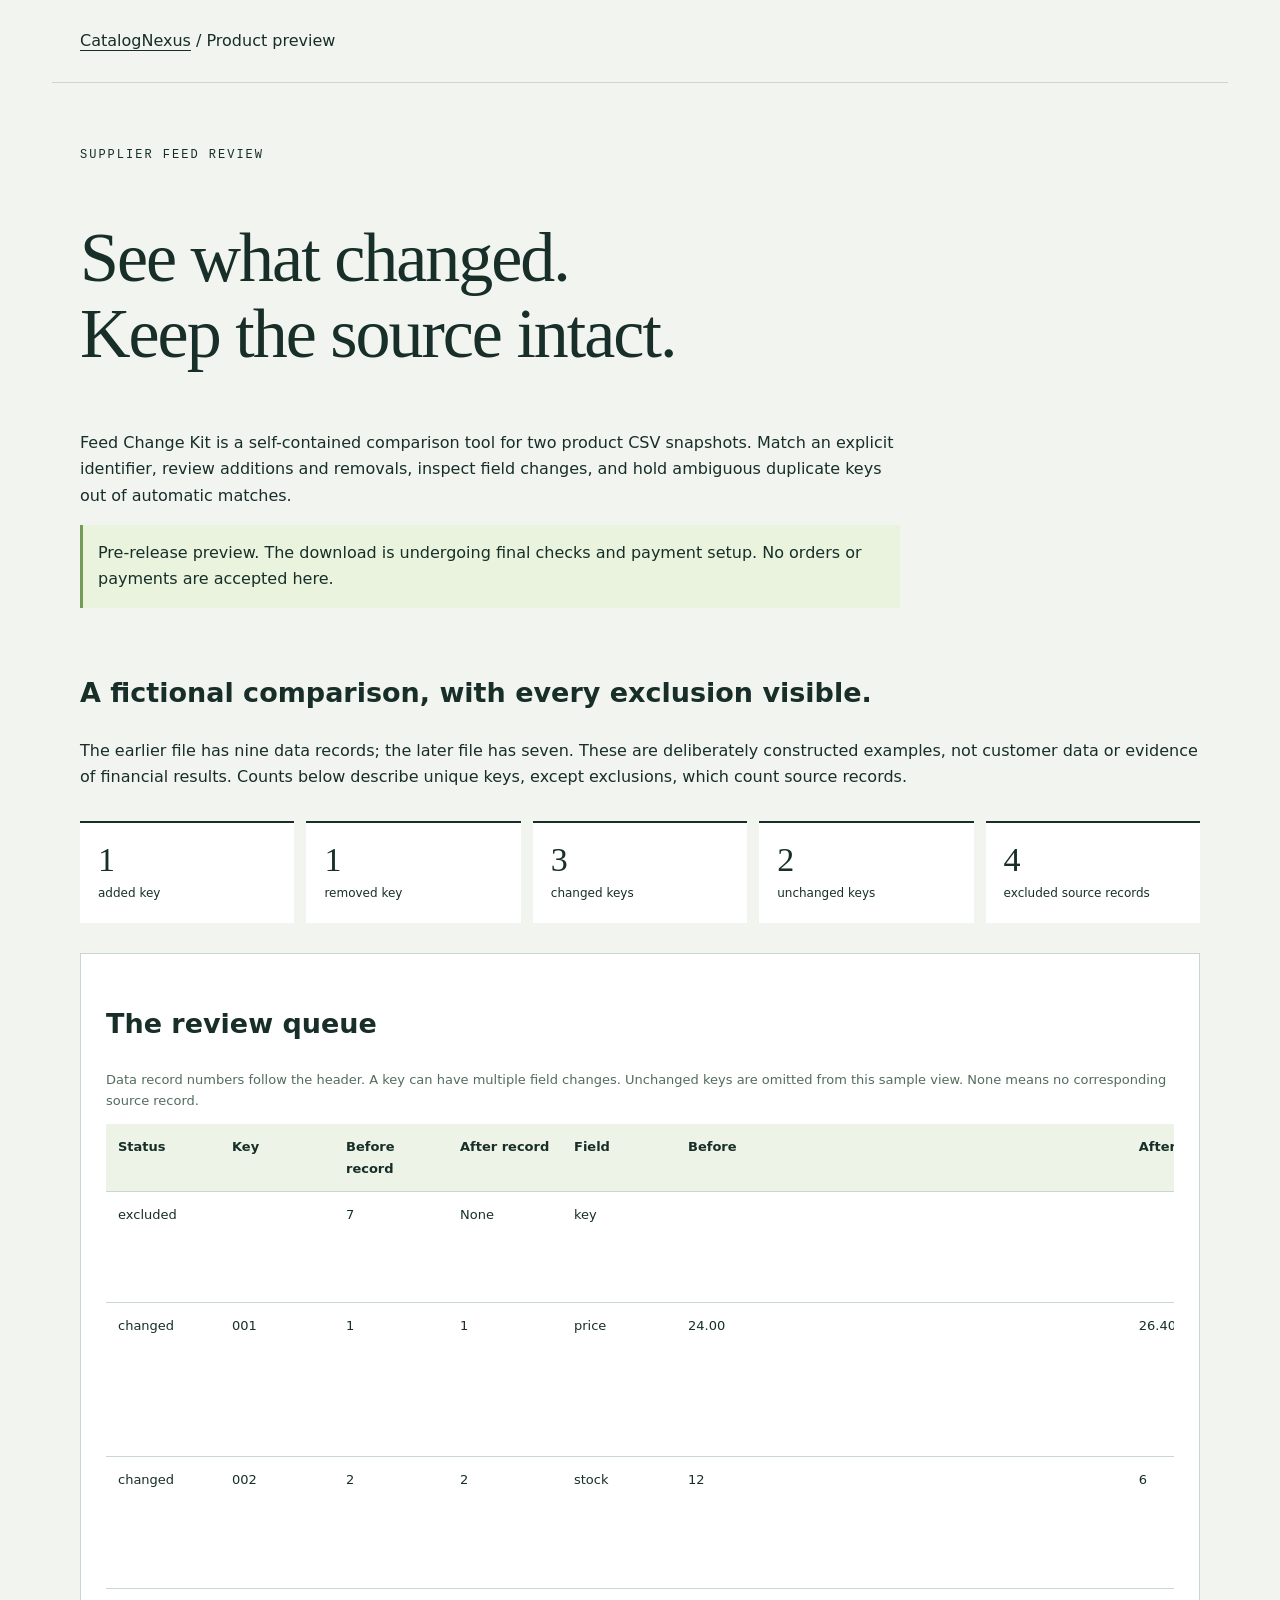
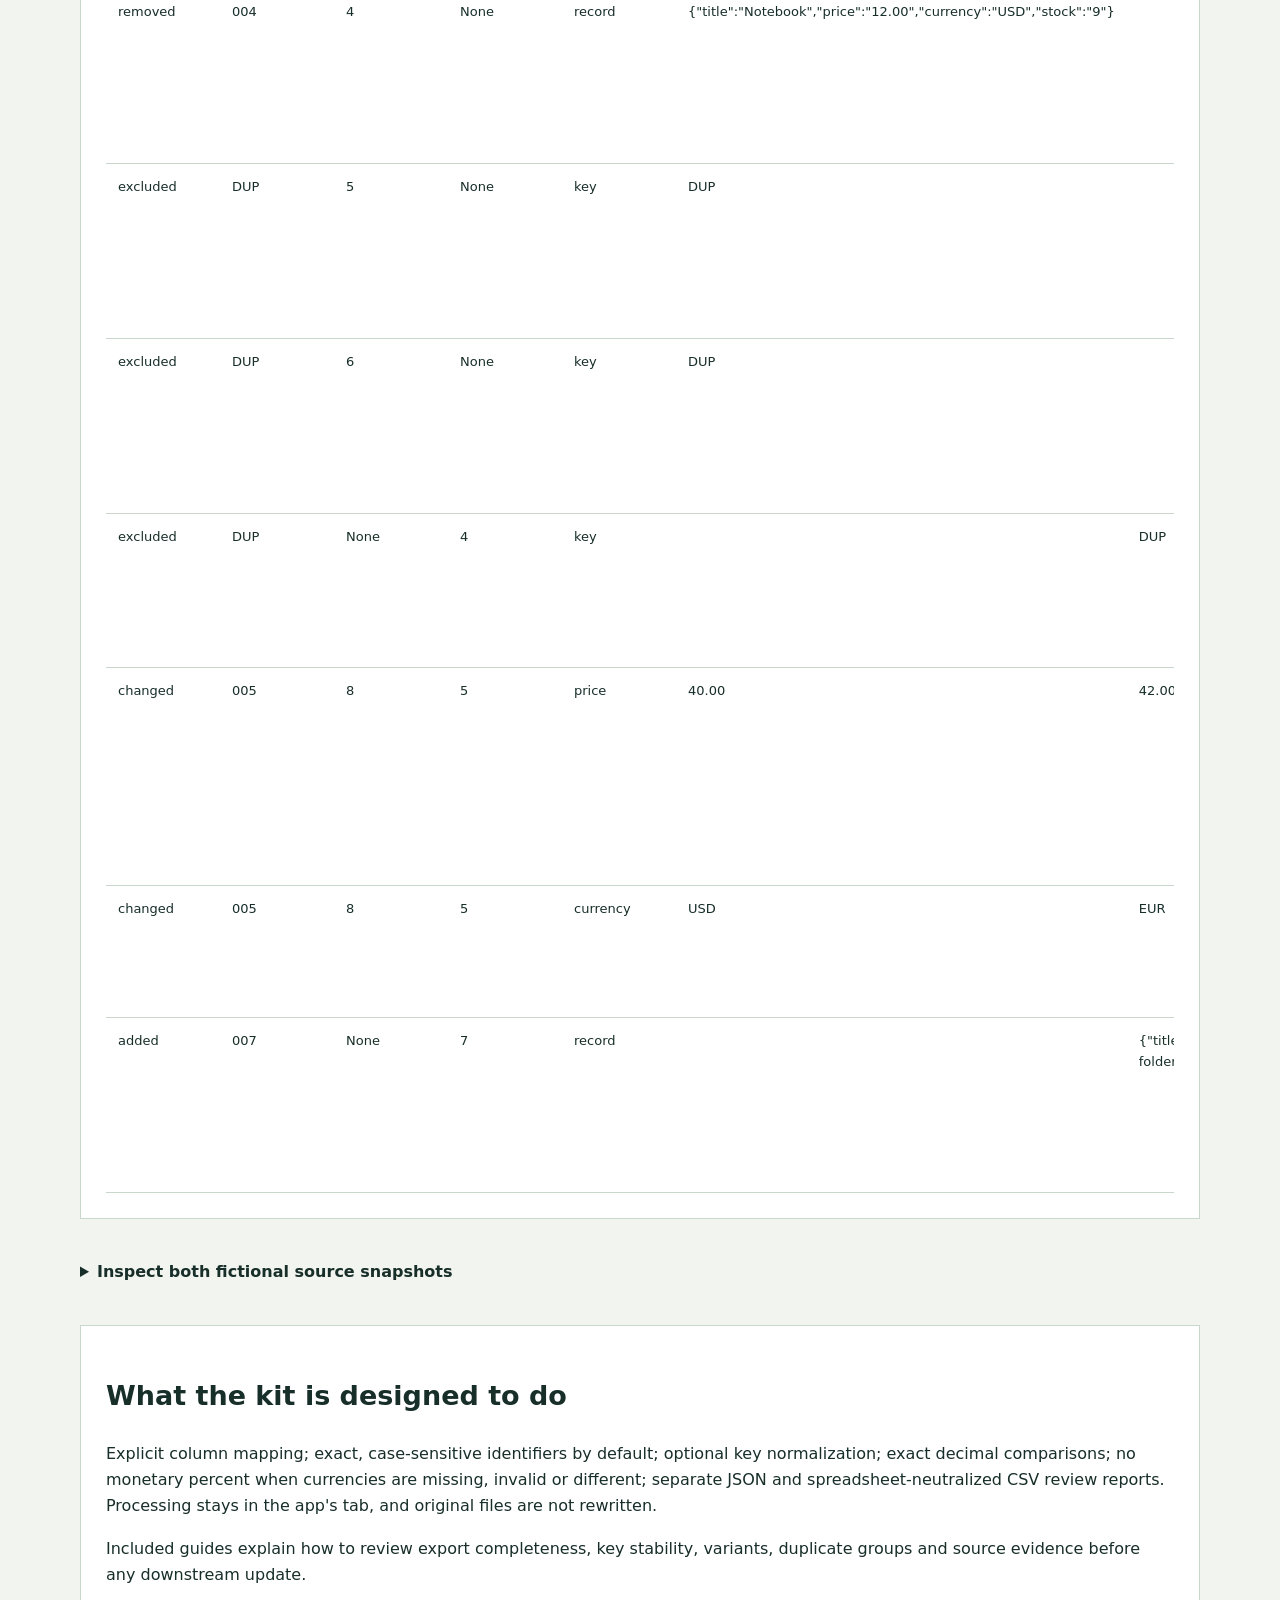
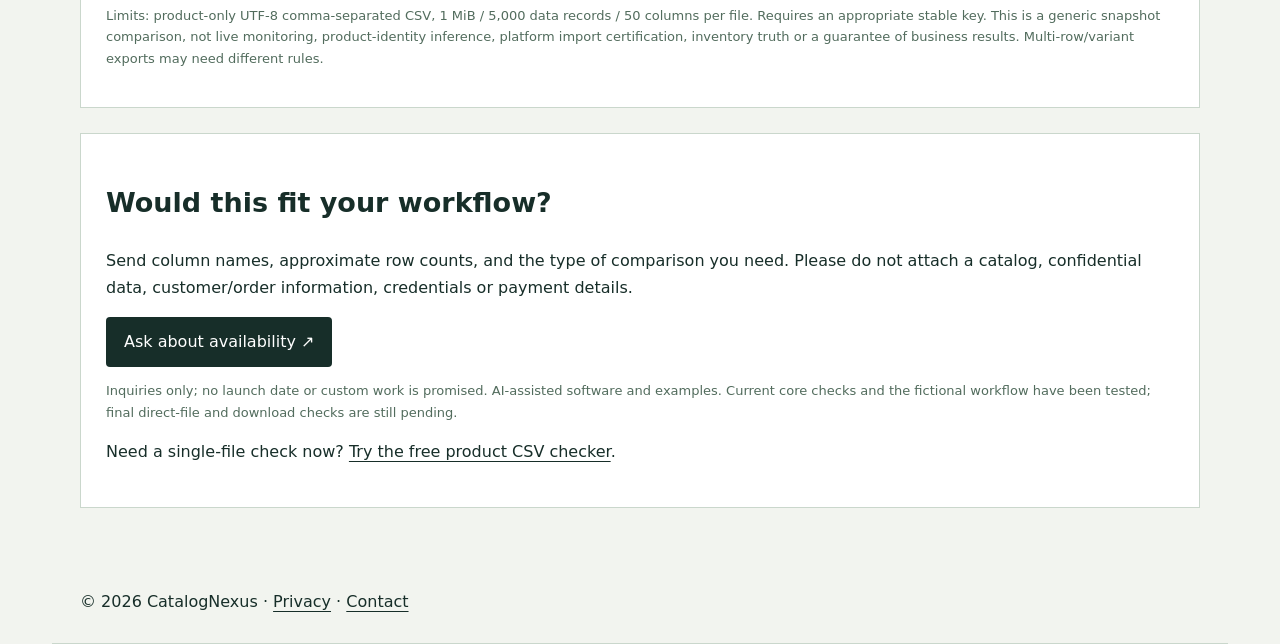
==== feed-change-kit/index.html @ aad9a914 "Add fictional Feed Change Kit preview and availability inquiry" ====
<!doctype html><html lang="en"><head><meta charset="utf-8"><meta name="viewport" content="width=device-width,initial-scale=1"><meta name="description" content="Preview a fictional supplier CSV comparison: additions, removals, field changes and duplicate-key holdouts. CatalogNexus Feed Change Kit."><meta http-equiv="Content-Security-Policy" content="default-src 'none'; style-src 'unsafe-inline'; base-uri 'none'; form-action 'none'"><link rel="canonical" href="https://catalognexus.com/feed-change-kit/"><title>Feed Change Kit preview — CatalogNexus</title><style>body{margin:0;background:#f2f4ef;color:#172e29;font:16px/1.65 system-ui,sans-serif}main,header,footer{max-width:1120px;margin:auto;padding:28px}header,footer{border-bottom:1px solid #cad7cc}a{color:inherit;text-underline-offset:4px}h1{font:clamp(40px,6vw,70px)/1.08 Georgia,serif;letter-spacing:-2px}h2{font-size:27px}.eyebrow{font:12px monospace;letter-spacing:2px}.hero{max-width:820px;padding:25px 0}.stats{display:grid;grid-template-columns:repeat(5,1fr);gap:12px;margin:30px 0}.stats div{padding:18px;background:white;border-top:2px solid #172e29}.stats b{display:block;font:34px Georgia,serif}.stats span{font-size:12px}.panel{padding:25px;background:white;border:1px solid #cad7cc;margin:25px 0}.table{overflow:auto}table{border-collapse:collapse;width:100%;font-size:13px;text-align:left}td,th{padding:12px;border-bottom:1px solid #cad7cc;min-width:90px;vertical-align:top}th{background:#edf3e7}pre{overflow:auto;font-size:12px;background:#edf3e7;padding:15px}.notice{border-left:3px solid #749b56;padding:15px;background:#e9f3dd}.button{display:inline-block;background:#172e29;color:white;padding:12px 18px;text-decoration:none;border-radius:4px}.fine{font-size:13px;color:#526c5d}details{padding:15px 0}summary{cursor:pointer;font-weight:650}@media(max-width:650px){.stats{grid-template-columns:1fr 1fr}main,header,footer{padding:20px}}</style></head><body><header><a href="/">CatalogNexus</a> / Product preview</header><main><section class="hero"><p class="eyebrow">SUPPLIER FEED REVIEW</p><h1>See what changed.<br>Keep the source intact.</h1><p>Feed Change Kit is a self-contained comparison tool for two product CSV snapshots. Match an explicit identifier, review additions and removals, inspect field changes, and hold ambiguous duplicate keys out of automatic matches.</p><p class="notice">Pre-release preview. The download is undergoing final checks and payment setup. No orders or payments are accepted here.</p></section><h2>A fictional comparison, with every exclusion visible.</h2><p>The earlier file has nine data records; the later file has seven. These are deliberately constructed examples, not customer data or evidence of financial results. Counts below describe unique keys, except exclusions, which count source records.</p><div class="stats"><div><b>1</b><span>added key</span></div><div><b>1</b><span>removed key</span></div><div><b>3</b><span>changed keys</span></div><div><b>2</b><span>unchanged keys</span></div><div><b>4</b><span>excluded source records</span></div></div><div class="panel"><h2>The review queue</h2><p class="fine">Data record numbers follow the header. A key can have multiple field changes. Unchanged keys are omitted from this sample view. None means no corresponding source record.</p><div class="table"><table><thead><tr><th>Status</th><th>Key</th><th>Before record</th><th>After record</th><th>Field</th><th>Before</th><th>After</th><th>Review note</th></tr></thead><tbody><tr><td>excluded</td><td></td><td>7</td><td>None</td><td>key</td><td></td><td></td><td>Blank key (before source record).</td></tr><tr><td>changed</td><td>001</td><td>1</td><td>1</td><td>price</td><td>24.00</td><td>26.40</td><td>Numeric change +10.00% in USD; verify supplier intent.</td></tr><tr><td>changed</td><td>002</td><td>2</td><td>2</td><td>stock</td><td>12</td><td>6</td><td>Value changed; review in business context.</td></tr><tr><td>removed</td><td>004</td><td>4</td><td>None</td><td>record</td><td>{&quot;title&quot;:&quot;Notebook&quot;,&quot;price&quot;:&quot;12.00&quot;,&quot;currency&quot;:&quot;USD&quot;,&quot;stock&quot;:&quot;9&quot;}</td><td></td><td>Present only in before snapshot; check source completeness and key stability.</td></tr><tr><td>excluded</td><td>DUP</td><td>5</td><td>None</td><td>key</td><td>DUP</td><td></td><td>Key duplicated in at least one snapshot (before source record).</td></tr><tr><td>excluded</td><td>DUP</td><td>6</td><td>None</td><td>key</td><td>DUP</td><td></td><td>Key duplicated in at least one snapshot (before source record).</td></tr><tr><td>excluded</td><td>DUP</td><td>None</td><td>4</td><td>key</td><td></td><td>DUP</td><td>Key duplicated in at least one snapshot (after source record).</td></tr><tr><td>changed</td><td>005</td><td>8</td><td>5</td><td>price</td><td>40.00</td><td>42.00</td><td>Unverified monetary change: currencies missing, invalid, or different; no conversion or percent.</td></tr><tr><td>changed</td><td>005</td><td>8</td><td>5</td><td>currency</td><td>USD</td><td>EUR</td><td>Value changed; review in business context.</td></tr><tr><td>added</td><td>007</td><td>None</td><td>7</td><td>record</td><td></td><td>{&quot;title&quot;:&quot;New folder&quot;,&quot;price&quot;:&quot;6.00&quot;,&quot;currency&quot;:&quot;USD&quot;,&quot;stock&quot;:&quot;11&quot;}</td><td>Present only in after snapshot; check source completeness and key stability.</td></tr></tbody></table></div></div><details><summary>Inspect both fictional source snapshots</summary><h3>Before</h3><pre>sku,title,price,currency,stock
001,Canvas tote,24.00,USD,8
002,Travel cup,18.00,USD,12
003,Desk tray,32.00,USD,5
004,Notebook,12.00,USD,9
DUP,Variant A,8.00,USD,3
DUP,Variant B,9.00,USD,2
,No identity,4.00,USD,2
005,Desk lamp,40.00,USD,3
006,Pen set,9.0,USD,4
</pre><h3>After</h3><pre>sku,title,price,currency,stock
001,Canvas tote,26.40,USD,8
002,Travel cup,18.00,USD,6
003,Desk tray,32.0,USD,5
DUP,Combined variant,8.00,USD,5
005,Desk lamp,42.00,EUR,3
006,Pen set,9.00,USD,4
007,New folder,6.00,USD,11
</pre></details><div class="panel"><h2>What the kit is designed to do</h2><p>Explicit column mapping; exact, case-sensitive identifiers by default; optional key normalization; exact decimal comparisons; no monetary percent when currencies are missing, invalid or different; separate JSON and spreadsheet-neutralized CSV review reports. Processing stays in the app's tab, and original files are not rewritten.</p><p>Included guides explain how to review export completeness, key stability, variants, duplicate groups and source evidence before any downstream update.</p><p class="fine">Limits: product-only UTF-8 comma-separated CSV, 1 MiB / 5,000 data records / 50 columns per file. Requires an appropriate stable key. This is a generic snapshot comparison, not live monitoring, product-identity inference, platform import certification, inventory truth or a guarantee of business results. Multi-row/variant exports may need different rules.</p></div><section class="panel"><h2>Would this fit your workflow?</h2><p>Send column names, approximate row counts, and the type of comparison you need. Please do not attach a catalog, confidential data, customer/order information, credentials or payment details.</p><a class="button" href="mailto:support@catalognexus.com?subject=Feed%20Change%20Kit%20interest&amp;body=My%20workflow%3A%0AApproximate%20row%20counts%3A%0AColumn%20names%3A%0AQuestions%3A%0A%0ANo%20catalog%20is%20attached.">Ask about availability ↗</a><p class="fine">Inquiries only; no launch date or custom work is promised. AI-assisted software and examples. Current core checks and the fictional workflow have been tested; final direct-file and download checks are still pending.</p><p>Need a single-file check now? <a href="../catalog-checker/">Try the free product CSV checker</a>.</p></section></main><footer>© 2026 CatalogNexus · <a href="../privacy.html">Privacy</a> · <a href="mailto:support@catalognexus.com">Contact</a></footer></body></html>
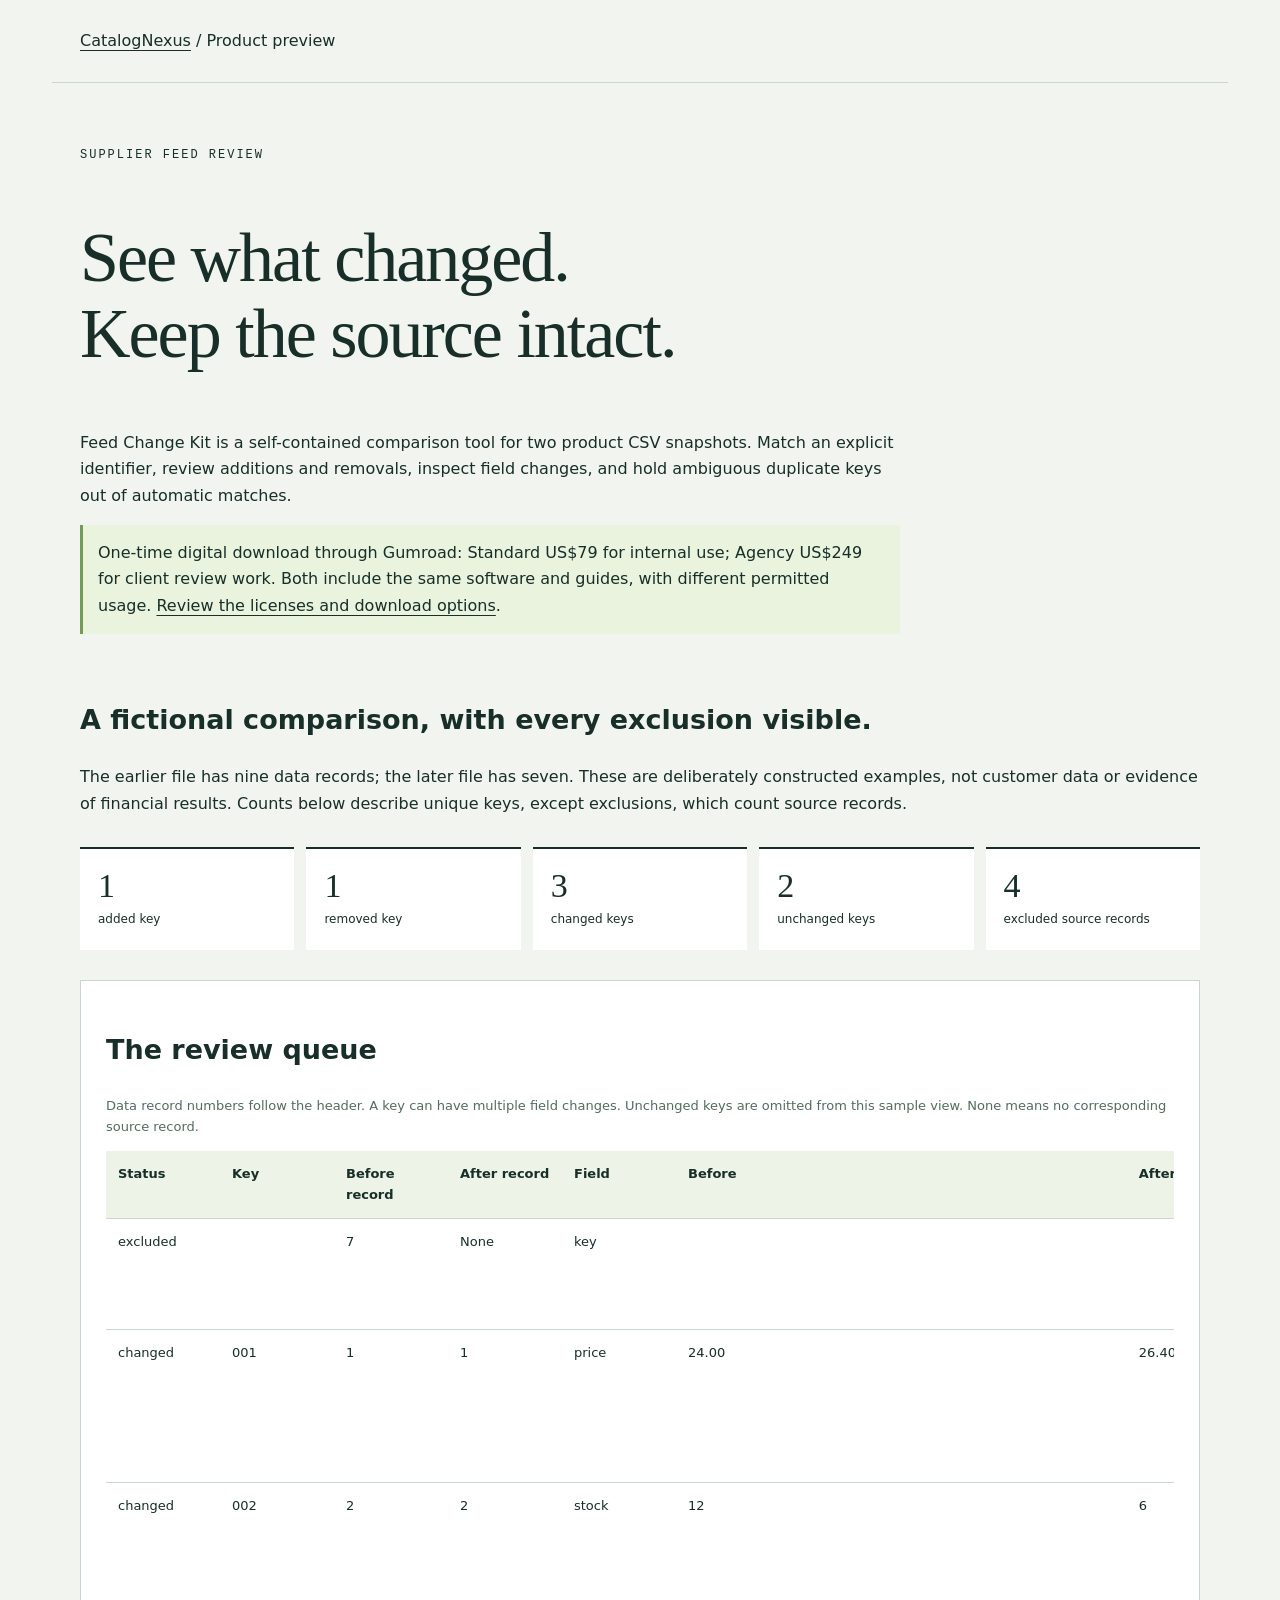
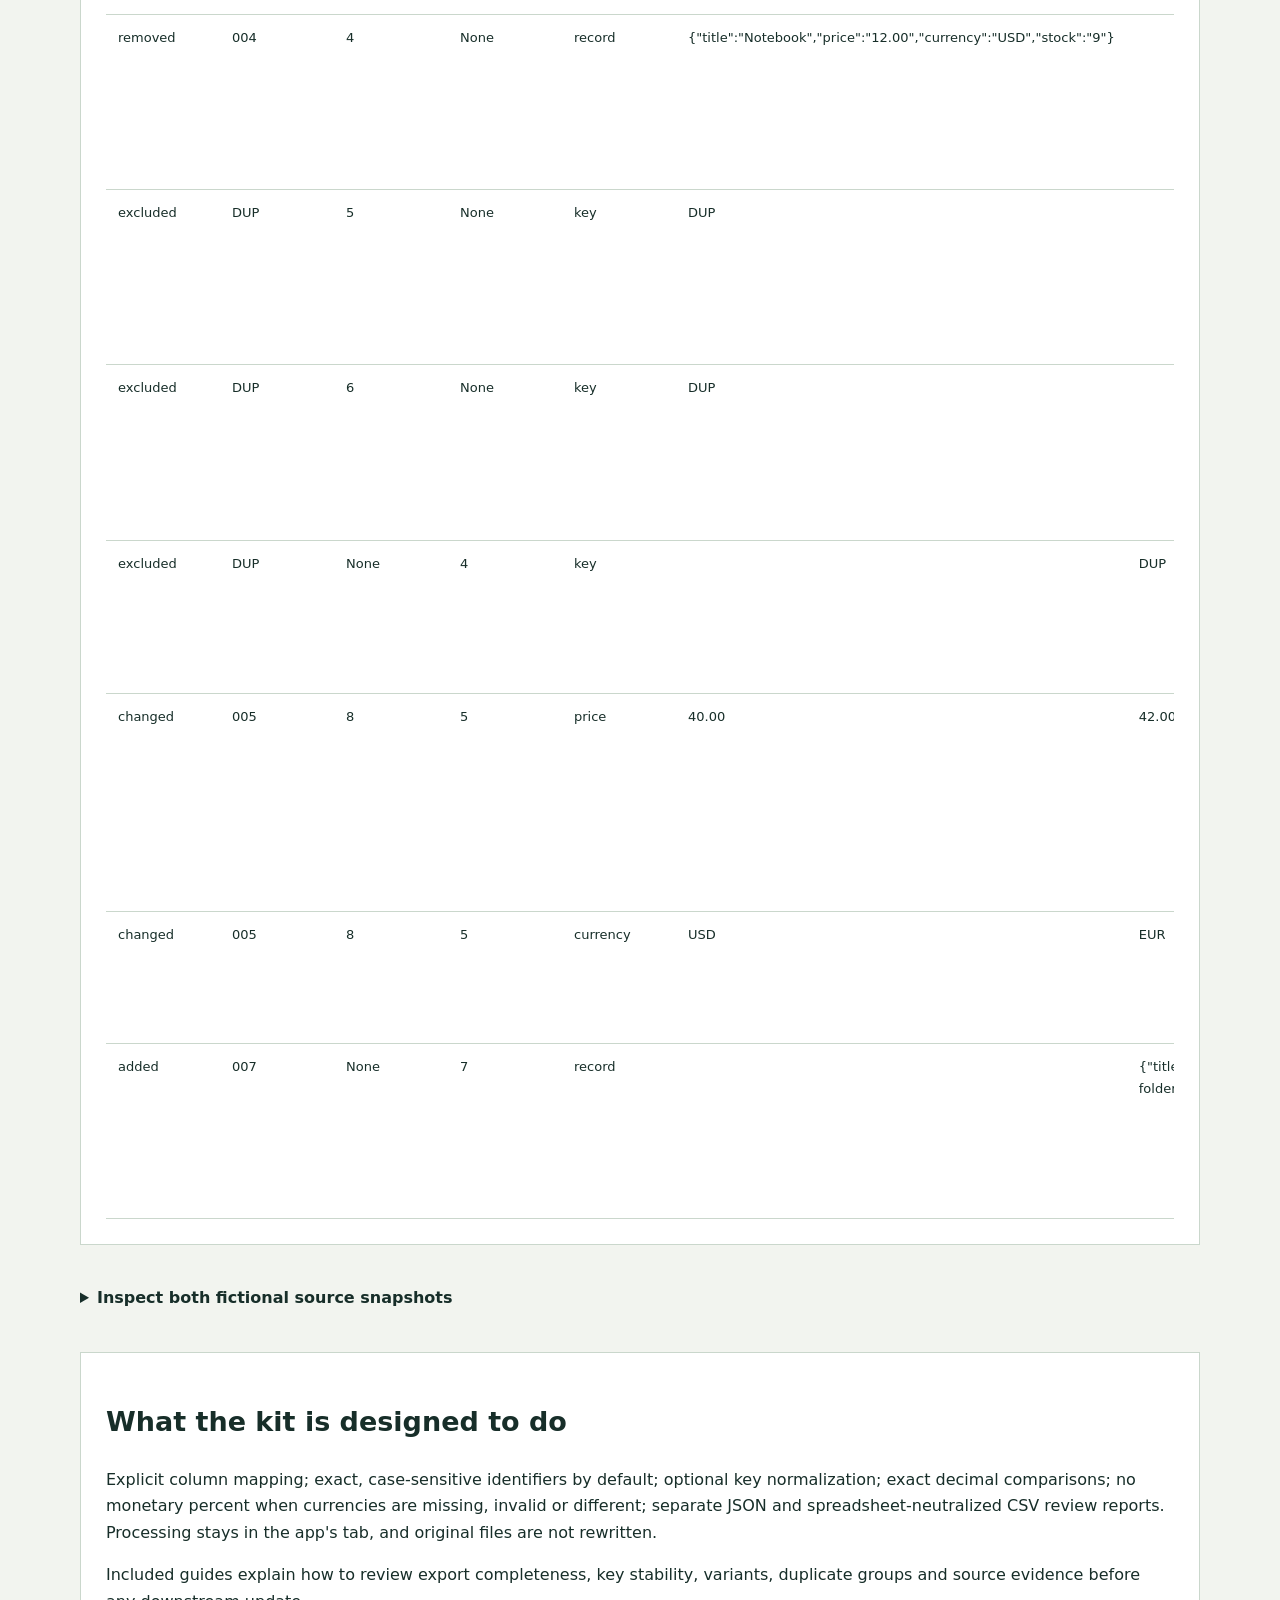
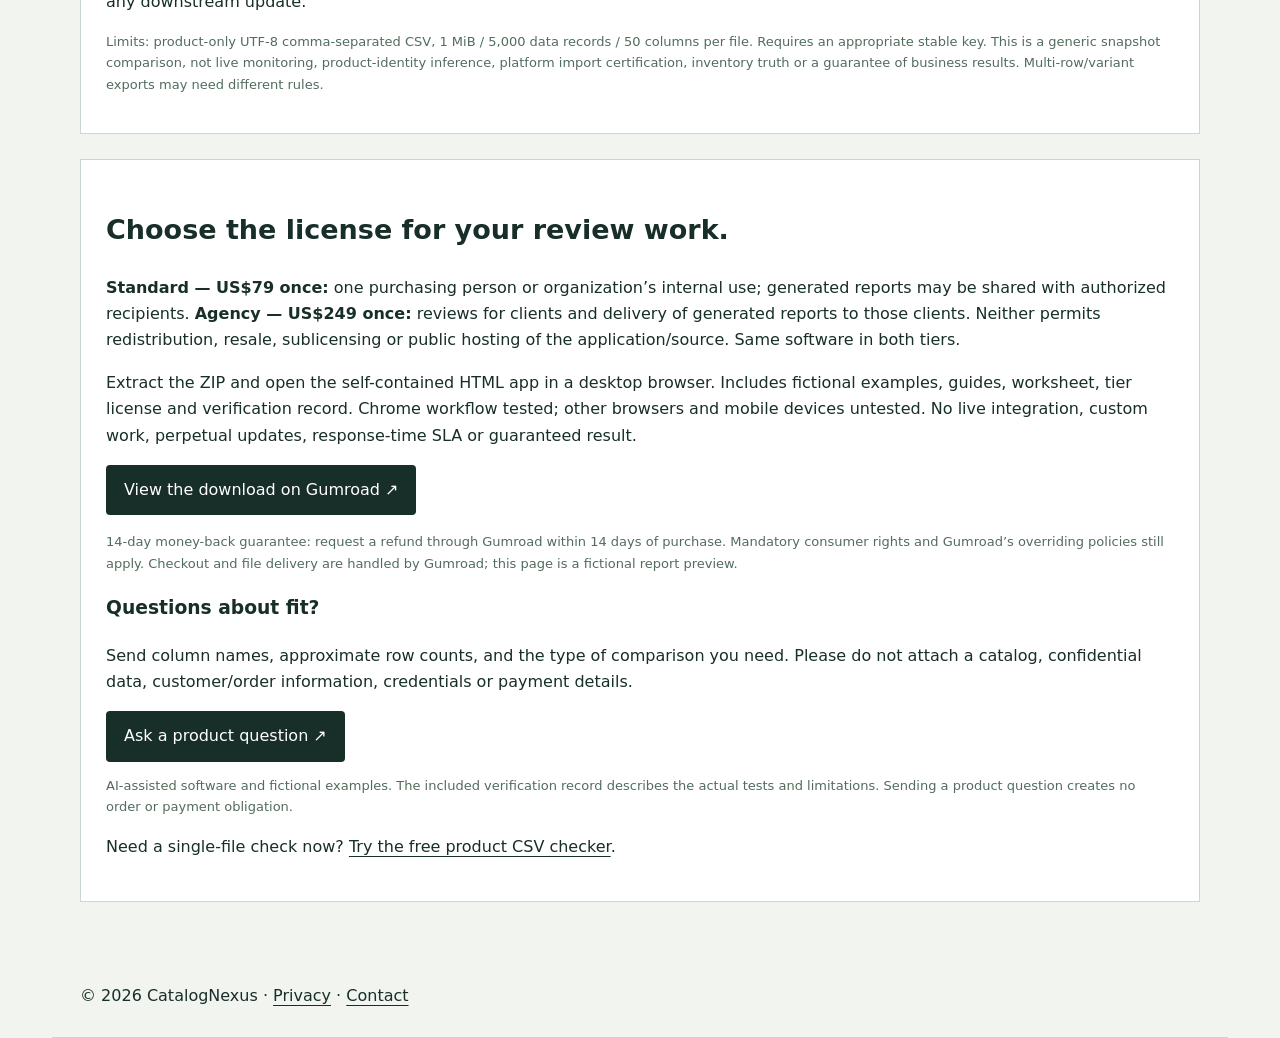
==== commit 4b80bd85: "Launch Feed Change Kit download with approved license options" ====
--- a/feed-change-kit/index.html
+++ b/feed-change-kit/index.html
@@ -1,4 +1,4 @@
-<!doctype html><html lang="en"><head><meta charset="utf-8"><meta name="viewport" content="width=device-width,initial-scale=1"><meta name="description" content="Preview a fictional supplier CSV comparison: additions, removals, field changes and duplicate-key holdouts. CatalogNexus Feed Change Kit."><meta http-equiv="Content-Security-Policy" content="default-src 'none'; style-src 'unsafe-inline'; base-uri 'none'; form-action 'none'"><link rel="canonical" href="https://catalognexus.com/feed-change-kit/"><title>Feed Change Kit preview — CatalogNexus</title><style>body{margin:0;background:#f2f4ef;color:#172e29;font:16px/1.65 system-ui,sans-serif}main,header,footer{max-width:1120px;margin:auto;padding:28px}header,footer{border-bottom:1px solid #cad7cc}a{color:inherit;text-underline-offset:4px}h1{font:clamp(40px,6vw,70px)/1.08 Georgia,serif;letter-spacing:-2px}h2{font-size:27px}.eyebrow{font:12px monospace;letter-spacing:2px}.hero{max-width:820px;padding:25px 0}.stats{display:grid;grid-template-columns:repeat(5,1fr);gap:12px;margin:30px 0}.stats div{padding:18px;background:white;border-top:2px solid #172e29}.stats b{display:block;font:34px Georgia,serif}.stats span{font-size:12px}.panel{padding:25px;background:white;border:1px solid #cad7cc;margin:25px 0}.table{overflow:auto}table{border-collapse:collapse;width:100%;font-size:13px;text-align:left}td,th{padding:12px;border-bottom:1px solid #cad7cc;min-width:90px;vertical-align:top}th{background:#edf3e7}pre{overflow:auto;font-size:12px;background:#edf3e7;padding:15px}.notice{border-left:3px solid #749b56;padding:15px;background:#e9f3dd}.button{display:inline-block;background:#172e29;color:white;padding:12px 18px;text-decoration:none;border-radius:4px}.fine{font-size:13px;color:#526c5d}details{padding:15px 0}summary{cursor:pointer;font-weight:650}@media(max-width:650px){.stats{grid-template-columns:1fr 1fr}main,header,footer{padding:20px}}</style></head><body><header><a href="/">CatalogNexus</a> / Product preview</header><main><section class="hero"><p class="eyebrow">SUPPLIER FEED REVIEW</p><h1>See what changed.<br>Keep the source intact.</h1><p>Feed Change Kit is a self-contained comparison tool for two product CSV snapshots. Match an explicit identifier, review additions and removals, inspect field changes, and hold ambiguous duplicate keys out of automatic matches.</p><p class="notice">Pre-release preview. The download is undergoing final checks and payment setup. No orders or payments are accepted here.</p></section><h2>A fictional comparison, with every exclusion visible.</h2><p>The earlier file has nine data records; the later file has seven. These are deliberately constructed examples, not customer data or evidence of financial results. Counts below describe unique keys, except exclusions, which count source records.</p><div class="stats"><div><b>1</b><span>added key</span></div><div><b>1</b><span>removed key</span></div><div><b>3</b><span>changed keys</span></div><div><b>2</b><span>unchanged keys</span></div><div><b>4</b><span>excluded source records</span></div></div><div class="panel"><h2>The review queue</h2><p class="fine">Data record numbers follow the header. A key can have multiple field changes. Unchanged keys are omitted from this sample view. None means no corresponding source record.</p><div class="table"><table><thead><tr><th>Status</th><th>Key</th><th>Before record</th><th>After record</th><th>Field</th><th>Before</th><th>After</th><th>Review note</th></tr></thead><tbody><tr><td>excluded</td><td></td><td>7</td><td>None</td><td>key</td><td></td><td></td><td>Blank key (before source record).</td></tr><tr><td>changed</td><td>001</td><td>1</td><td>1</td><td>price</td><td>24.00</td><td>26.40</td><td>Numeric change +10.00% in USD; verify supplier intent.</td></tr><tr><td>changed</td><td>002</td><td>2</td><td>2</td><td>stock</td><td>12</td><td>6</td><td>Value changed; review in business context.</td></tr><tr><td>removed</td><td>004</td><td>4</td><td>None</td><td>record</td><td>{&quot;title&quot;:&quot;Notebook&quot;,&quot;price&quot;:&quot;12.00&quot;,&quot;currency&quot;:&quot;USD&quot;,&quot;stock&quot;:&quot;9&quot;}</td><td></td><td>Present only in before snapshot; check source completeness and key stability.</td></tr><tr><td>excluded</td><td>DUP</td><td>5</td><td>None</td><td>key</td><td>DUP</td><td></td><td>Key duplicated in at least one snapshot (before source record).</td></tr><tr><td>excluded</td><td>DUP</td><td>6</td><td>None</td><td>key</td><td>DUP</td><td></td><td>Key duplicated in at least one snapshot (before source record).</td></tr><tr><td>excluded</td><td>DUP</td><td>None</td><td>4</td><td>key</td><td></td><td>DUP</td><td>Key duplicated in at least one snapshot (after source record).</td></tr><tr><td>changed</td><td>005</td><td>8</td><td>5</td><td>price</td><td>40.00</td><td>42.00</td><td>Unverified monetary change: currencies missing, invalid, or different; no conversion or percent.</td></tr><tr><td>changed</td><td>005</td><td>8</td><td>5</td><td>currency</td><td>USD</td><td>EUR</td><td>Value changed; review in business context.</td></tr><tr><td>added</td><td>007</td><td>None</td><td>7</td><td>record</td><td></td><td>{&quot;title&quot;:&quot;New folder&quot;,&quot;price&quot;:&quot;6.00&quot;,&quot;currency&quot;:&quot;USD&quot;,&quot;stock&quot;:&quot;11&quot;}</td><td>Present only in after snapshot; check source completeness and key stability.</td></tr></tbody></table></div></div><details><summary>Inspect both fictional source snapshots</summary><h3>Before</h3><pre>sku,title,price,currency,stock
+<!doctype html><html lang="en"><head><meta charset="utf-8"><meta name="viewport" content="width=device-width,initial-scale=1"><meta name="description" content="Preview a fictional supplier CSV comparison: additions, removals, field changes and duplicate-key holdouts. CatalogNexus Feed Change Kit."><meta http-equiv="Content-Security-Policy" content="default-src 'none'; style-src 'unsafe-inline'; base-uri 'none'; form-action 'none'"><link rel="canonical" href="https://catalognexus.com/feed-change-kit/"><title>Feed Change Kit preview — CatalogNexus</title><style>body{margin:0;background:#f2f4ef;color:#172e29;font:16px/1.65 system-ui,sans-serif}main,header,footer{max-width:1120px;margin:auto;padding:28px}header,footer{border-bottom:1px solid #cad7cc}a{color:inherit;text-underline-offset:4px}h1{font:clamp(40px,6vw,70px)/1.08 Georgia,serif;letter-spacing:-2px}h2{font-size:27px}.eyebrow{font:12px monospace;letter-spacing:2px}.hero{max-width:820px;padding:25px 0}.stats{display:grid;grid-template-columns:repeat(5,1fr);gap:12px;margin:30px 0}.stats div{padding:18px;background:white;border-top:2px solid #172e29}.stats b{display:block;font:34px Georgia,serif}.stats span{font-size:12px}.panel{padding:25px;background:white;border:1px solid #cad7cc;margin:25px 0}.table{overflow:auto}table{border-collapse:collapse;width:100%;font-size:13px;text-align:left}td,th{padding:12px;border-bottom:1px solid #cad7cc;min-width:90px;vertical-align:top}th{background:#edf3e7}pre{overflow:auto;font-size:12px;background:#edf3e7;padding:15px}.notice{border-left:3px solid #749b56;padding:15px;background:#e9f3dd}.button{display:inline-block;background:#172e29;color:white;padding:12px 18px;text-decoration:none;border-radius:4px}.fine{font-size:13px;color:#526c5d}details{padding:15px 0}summary{cursor:pointer;font-weight:650}@media(max-width:650px){.stats{grid-template-columns:1fr 1fr}main,header,footer{padding:20px}}</style></head><body><header><a href="/">CatalogNexus</a> / Product preview</header><main><section class="hero"><p class="eyebrow">SUPPLIER FEED REVIEW</p><h1>See what changed.<br>Keep the source intact.</h1><p>Feed Change Kit is a self-contained comparison tool for two product CSV snapshots. Match an explicit identifier, review additions and removals, inspect field changes, and hold ambiguous duplicate keys out of automatic matches.</p><p class="notice">One-time digital download through Gumroad: Standard US$79 for internal use; Agency US$249 for client review work. Both include the same software and guides, with different permitted usage. <a href="#get-kit">Review the licenses and download options</a>.</p></section><h2>A fictional comparison, with every exclusion visible.</h2><p>The earlier file has nine data records; the later file has seven. These are deliberately constructed examples, not customer data or evidence of financial results. Counts below describe unique keys, except exclusions, which count source records.</p><div class="stats"><div><b>1</b><span>added key</span></div><div><b>1</b><span>removed key</span></div><div><b>3</b><span>changed keys</span></div><div><b>2</b><span>unchanged keys</span></div><div><b>4</b><span>excluded source records</span></div></div><div class="panel"><h2>The review queue</h2><p class="fine">Data record numbers follow the header. A key can have multiple field changes. Unchanged keys are omitted from this sample view. None means no corresponding source record.</p><div class="table"><table><thead><tr><th>Status</th><th>Key</th><th>Before record</th><th>After record</th><th>Field</th><th>Before</th><th>After</th><th>Review note</th></tr></thead><tbody><tr><td>excluded</td><td></td><td>7</td><td>None</td><td>key</td><td></td><td></td><td>Blank key (before source record).</td></tr><tr><td>changed</td><td>001</td><td>1</td><td>1</td><td>price</td><td>24.00</td><td>26.40</td><td>Numeric change +10.00% in USD; verify supplier intent.</td></tr><tr><td>changed</td><td>002</td><td>2</td><td>2</td><td>stock</td><td>12</td><td>6</td><td>Value changed; review in business context.</td></tr><tr><td>removed</td><td>004</td><td>4</td><td>None</td><td>record</td><td>{&quot;title&quot;:&quot;Notebook&quot;,&quot;price&quot;:&quot;12.00&quot;,&quot;currency&quot;:&quot;USD&quot;,&quot;stock&quot;:&quot;9&quot;}</td><td></td><td>Present only in before snapshot; check source completeness and key stability.</td></tr><tr><td>excluded</td><td>DUP</td><td>5</td><td>None</td><td>key</td><td>DUP</td><td></td><td>Key duplicated in at least one snapshot (before source record).</td></tr><tr><td>excluded</td><td>DUP</td><td>6</td><td>None</td><td>key</td><td>DUP</td><td></td><td>Key duplicated in at least one snapshot (before source record).</td></tr><tr><td>excluded</td><td>DUP</td><td>None</td><td>4</td><td>key</td><td></td><td>DUP</td><td>Key duplicated in at least one snapshot (after source record).</td></tr><tr><td>changed</td><td>005</td><td>8</td><td>5</td><td>price</td><td>40.00</td><td>42.00</td><td>Unverified monetary change: currencies missing, invalid, or different; no conversion or percent.</td></tr><tr><td>changed</td><td>005</td><td>8</td><td>5</td><td>currency</td><td>USD</td><td>EUR</td><td>Value changed; review in business context.</td></tr><tr><td>added</td><td>007</td><td>None</td><td>7</td><td>record</td><td></td><td>{&quot;title&quot;:&quot;New folder&quot;,&quot;price&quot;:&quot;6.00&quot;,&quot;currency&quot;:&quot;USD&quot;,&quot;stock&quot;:&quot;11&quot;}</td><td>Present only in after snapshot; check source completeness and key stability.</td></tr></tbody></table></div></div><details><summary>Inspect both fictional source snapshots</summary><h3>Before</h3><pre>sku,title,price,currency,stock
 001,Canvas tote,24.00,USD,8
 002,Travel cup,18.00,USD,12
 003,Desk tray,32.00,USD,5
@@ -16,4 +16,4 @@
 005,Desk lamp,42.00,EUR,3
 006,Pen set,9.00,USD,4
 007,New folder,6.00,USD,11
-</pre></details><div class="panel"><h2>What the kit is designed to do</h2><p>Explicit column mapping; exact, case-sensitive identifiers by default; optional key normalization; exact decimal comparisons; no monetary percent when currencies are missing, invalid or different; separate JSON and spreadsheet-neutralized CSV review reports. Processing stays in the app's tab, and original files are not rewritten.</p><p>Included guides explain how to review export completeness, key stability, variants, duplicate groups and source evidence before any downstream update.</p><p class="fine">Limits: product-only UTF-8 comma-separated CSV, 1 MiB / 5,000 data records / 50 columns per file. Requires an appropriate stable key. This is a generic snapshot comparison, not live monitoring, product-identity inference, platform import certification, inventory truth or a guarantee of business results. Multi-row/variant exports may need different rules.</p></div><section class="panel"><h2>Would this fit your workflow?</h2><p>Send column names, approximate row counts, and the type of comparison you need. Please do not attach a catalog, confidential data, customer/order information, credentials or payment details.</p><a class="button" href="mailto:support@catalognexus.com?subject=Feed%20Change%20Kit%20interest&amp;body=My%20workflow%3A%0AApproximate%20row%20counts%3A%0AColumn%20names%3A%0AQuestions%3A%0A%0ANo%20catalog%20is%20attached.">Ask about availability ↗</a><p class="fine">Inquiries only; no launch date or custom work is promised. AI-assisted software and examples. Current core checks and the fictional workflow have been tested; final direct-file and download checks are still pending.</p><p>Need a single-file check now? <a href="../catalog-checker/">Try the free product CSV checker</a>.</p></section></main><footer>© 2026 CatalogNexus · <a href="../privacy.html">Privacy</a> · <a href="mailto:support@catalognexus.com">Contact</a></footer></body></html>+</pre></details><div class="panel"><h2>What the kit is designed to do</h2><p>Explicit column mapping; exact, case-sensitive identifiers by default; optional key normalization; exact decimal comparisons; no monetary percent when currencies are missing, invalid or different; separate JSON and spreadsheet-neutralized CSV review reports. Processing stays in the app's tab, and original files are not rewritten.</p><p>Included guides explain how to review export completeness, key stability, variants, duplicate groups and source evidence before any downstream update.</p><p class="fine">Limits: product-only UTF-8 comma-separated CSV, 1 MiB / 5,000 data records / 50 columns per file. Requires an appropriate stable key. This is a generic snapshot comparison, not live monitoring, product-identity inference, platform import certification, inventory truth or a guarantee of business results. Multi-row/variant exports may need different rules.</p></div><section class="panel" id="get-kit"><h2>Choose the license for your review work.</h2><p><strong>Standard — US$79 once:</strong> one purchasing person or organization’s internal use; generated reports may be shared with authorized recipients. <strong>Agency — US$249 once:</strong> reviews for clients and delivery of generated reports to those clients. Neither permits redistribution, resale, sublicensing or public hosting of the application/source. Same software in both tiers.</p><p>Extract the ZIP and open the self-contained HTML app in a desktop browser. Includes fictional examples, guides, worksheet, tier license and verification record. Chrome workflow tested; other browsers and mobile devices untested. No live integration, custom work, perpetual updates, response-time SLA or guaranteed result.</p><p><a class="button" href="https://nexusupport.gumroad.com/l/feed-change-kit">View the download on Gumroad ↗</a></p><p class="fine">14-day money-back guarantee: request a refund through Gumroad within 14 days of purchase. Mandatory consumer rights and Gumroad’s overriding policies still apply. Checkout and file delivery are handled by Gumroad; this page is a fictional report preview.</p><h3>Questions about fit?</h3><p>Send column names, approximate row counts, and the type of comparison you need. Please do not attach a catalog, confidential data, customer/order information, credentials or payment details.</p><a class="button" href="mailto:support@catalognexus.com?subject=Feed%20Change%20Kit%20interest&amp;body=My%20workflow%3A%0AApproximate%20row%20counts%3A%0AColumn%20names%3A%0AQuestions%3A%0A%0ANo%20catalog%20is%20attached.">Ask a product question ↗</a><p class="fine">AI-assisted software and fictional examples. The included verification record describes the actual tests and limitations. Sending a product question creates no order or payment obligation.</p><p>Need a single-file check now? <a href="../catalog-checker/">Try the free product CSV checker</a>.</p></section></main><footer>© 2026 CatalogNexus · <a href="../privacy.html">Privacy</a> · <a href="mailto:support@catalognexus.com">Contact</a></footer></body></html>
